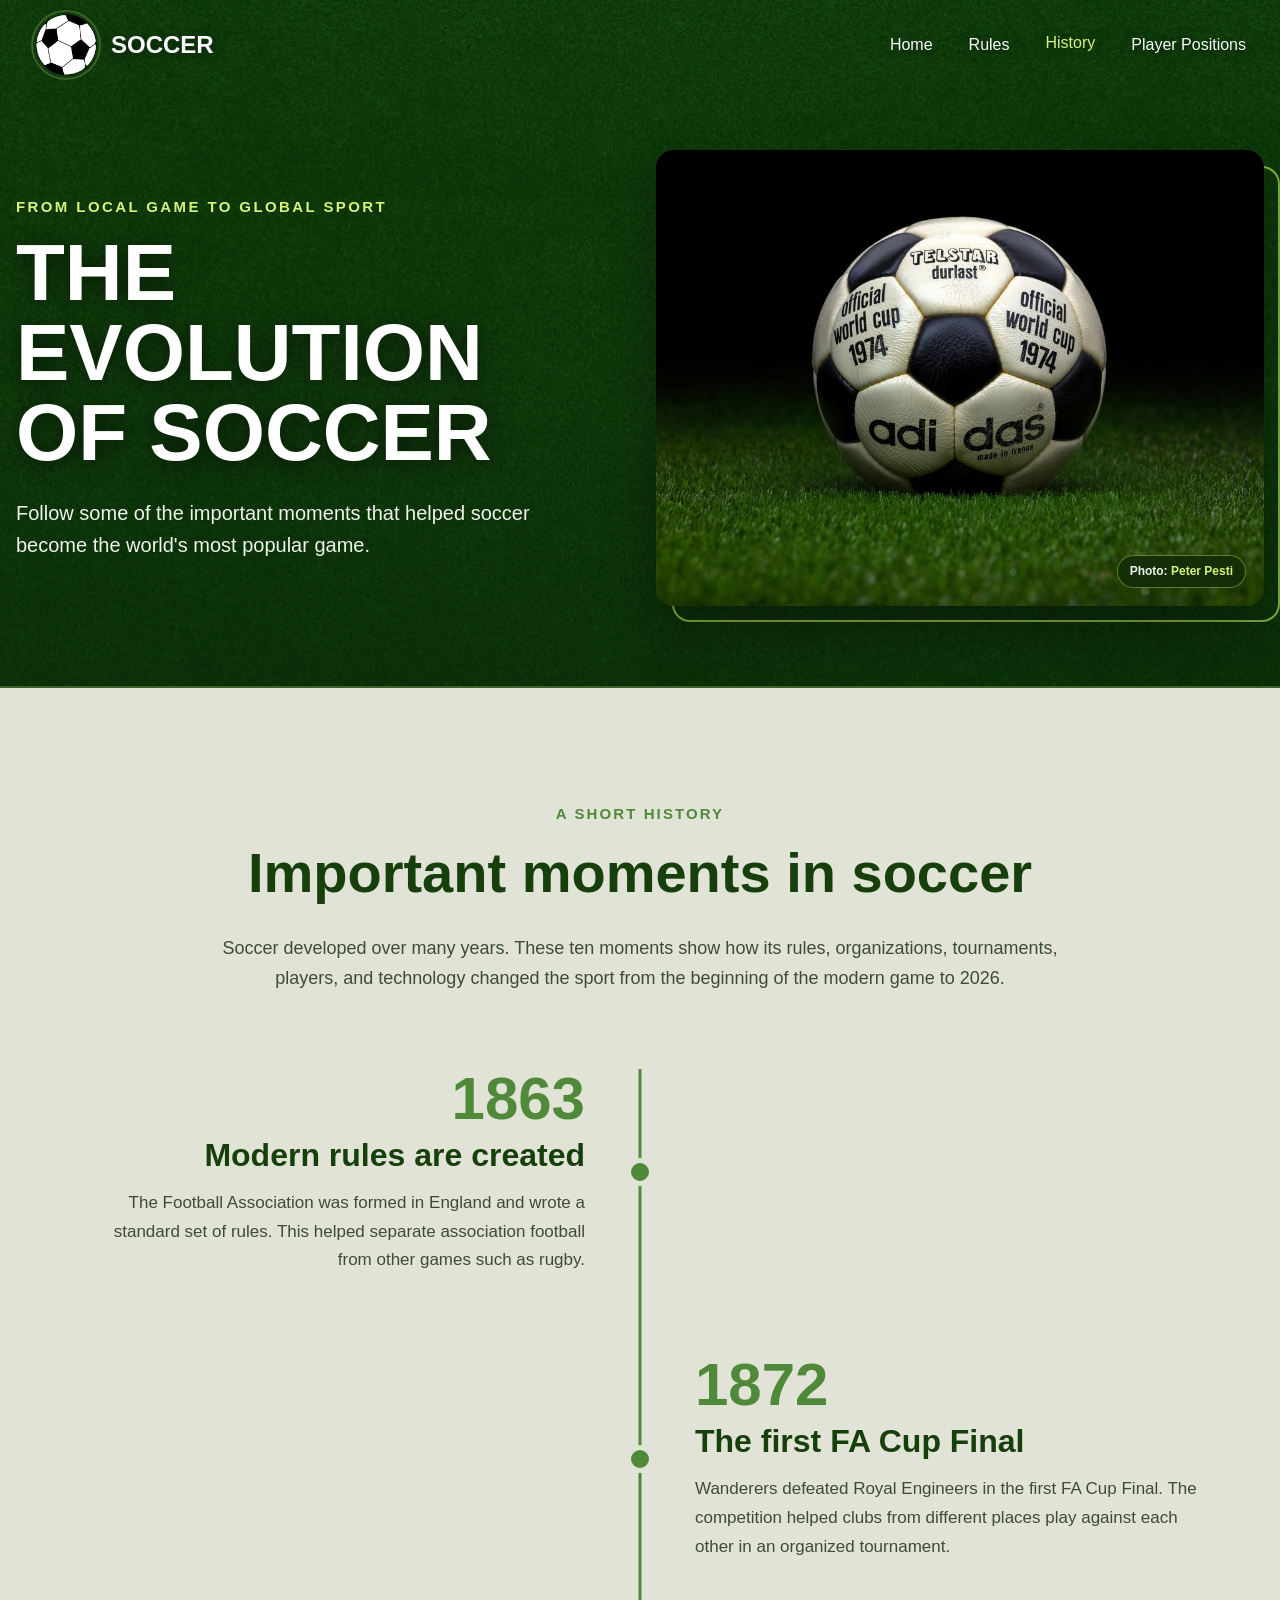
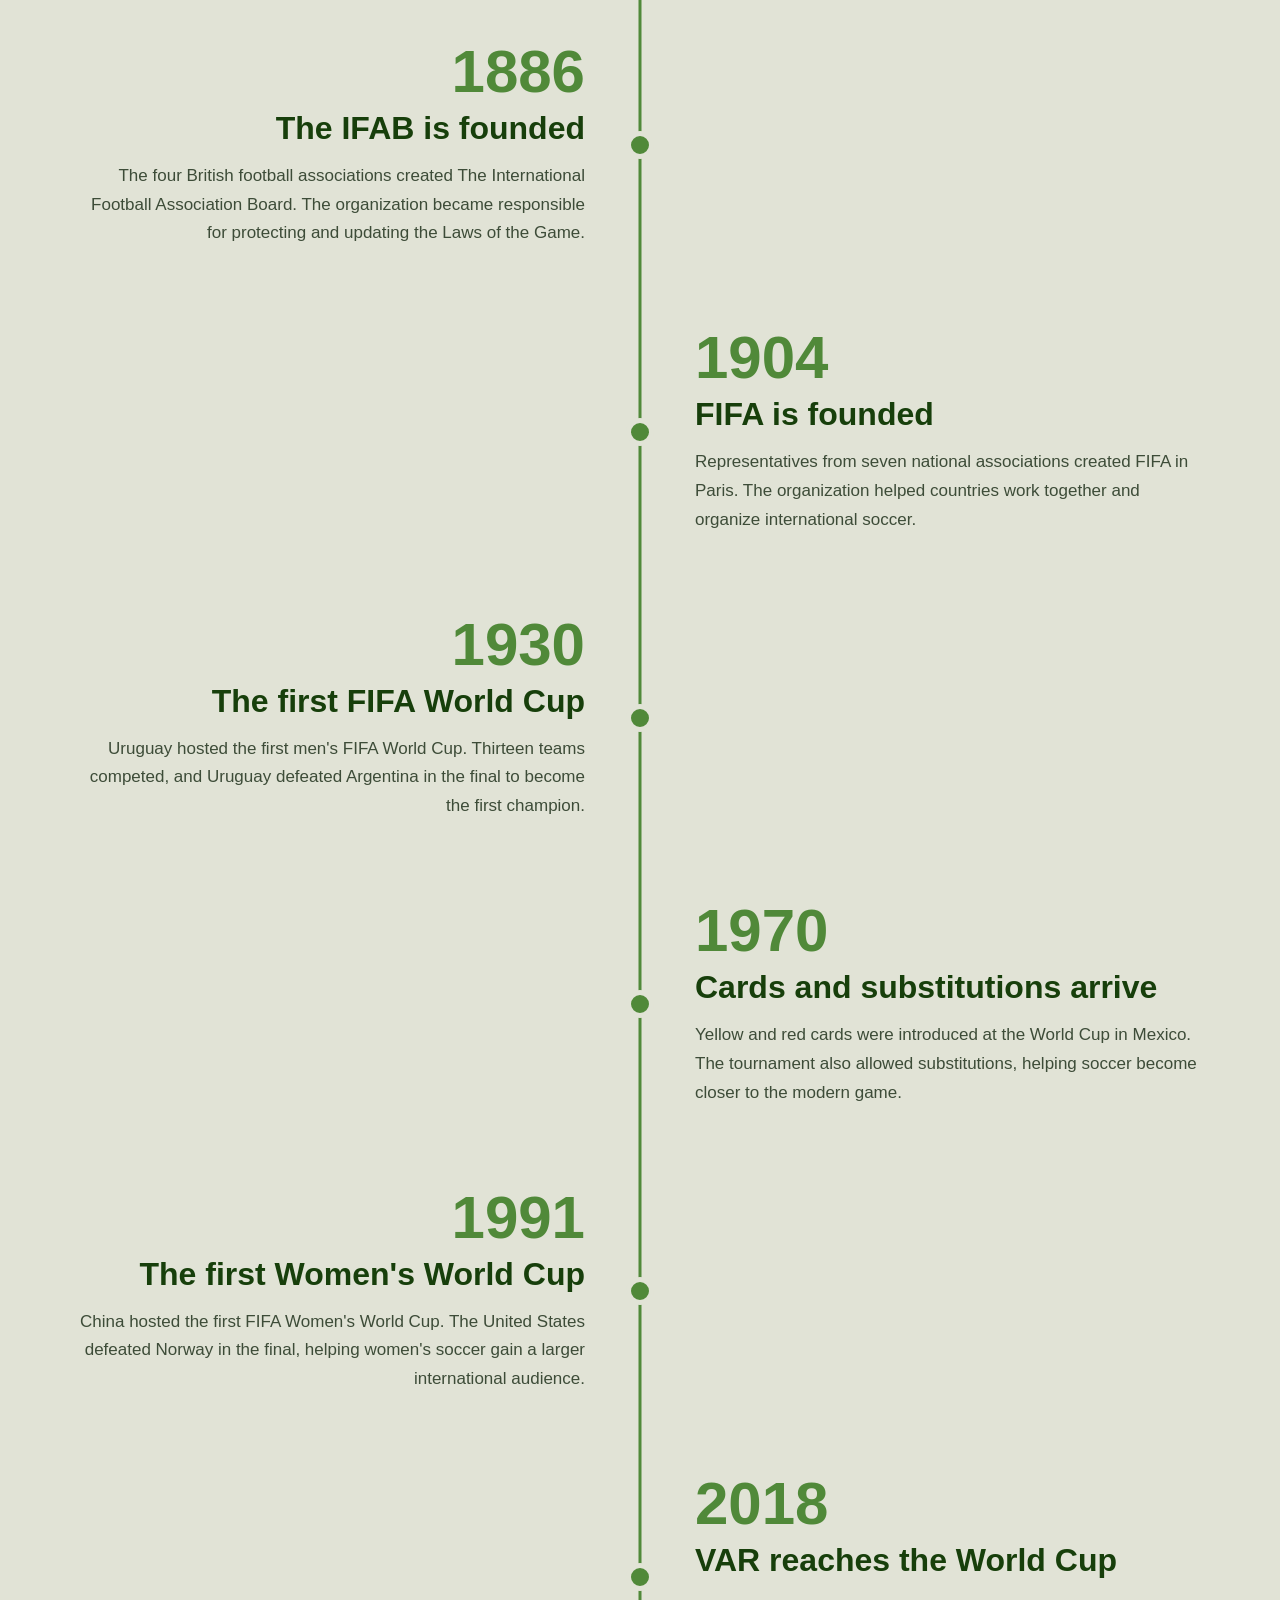
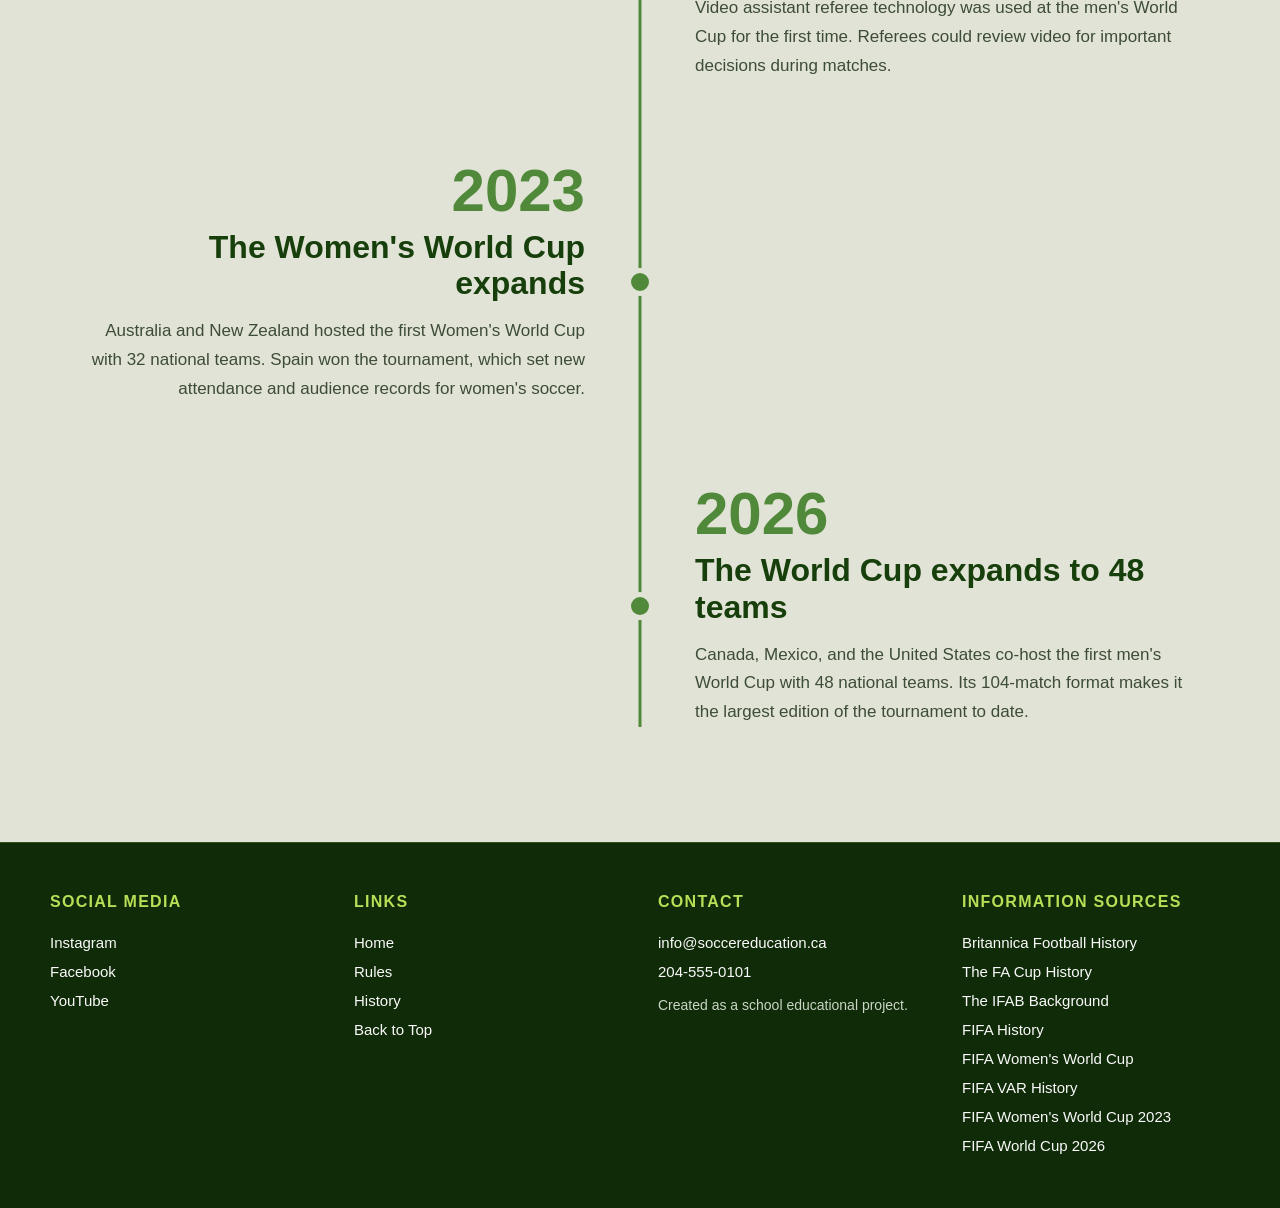
==== history.html @ ff5d9f09 "Add files via upload" ====
<!doctype html>
<html lang="en">
  <head>
    <meta charset="UTF-8" />
    <meta name="viewport" content="width=device-width, initial-scale=1.0" />
    <link rel="stylesheet" href="stylesheets/style.css" />
    <link
      rel="shortcut icon"
      href="images/soccer%20ball.webp"
      type="image/x-icon" />
    <title>History | Soccer</title>
  </head>
  <body>
    <!-- This is the main image and title -->
    <header class="hero history-hero">
      <!-- This is the navigation bar -->
      <nav>
        <div class="nav-inner">
          <div class="nav-brand">
            <a href="index.html">
              <img src="images/soccer%20ball.webp" alt="Soccer logo" />
            </a>
            <a class="site-title" href="index.html">Soccer</a>
          </div>
          <ul id="nav-list">
            <li class="nav-item">
              <a class="nav-link" href="index.html">Home</a>
            </li>
            <li class="nav-item">
              <a class="nav-link" href="rules.html">Rules</a>
            </li>
            <li class="nav-item">
              <a class="nav-link active-link" href="history.html">History</a>
            </li>
            <li class="nav-item">
              <a class="nav-link" href="#">Player Positions</a>
            </li>
          </ul>
        </div>
      </nav>

      <div class="history-hero-inner">
        <div class="history-hero-content">
          <span class="hero-label">From local game to global sport</span>
          <h1>The evolution of soccer</h1>
          <p>
            Follow some of the important moments that helped soccer become the
            world's most popular game.
          </p>
        </div>
        <!-- Hero image: includes its photo credit as a chip inside the image -->
        <figure class="history-hero-image">
          <img
            src="images/history-world-cup-ball.jpg"
            alt="A Telstar Durlast soccer ball from the 1974 World Cup" />
          <figcaption class="photo-credit-chip">
            Photo:
            <a
              href="https://www.worldcupballs.info/wp-content/uploads/2018/04/1974-world-cup-ball-photo-Peter-Pesti-worldcupballs-info-1024x731.jpg"
              target="_blank"
              rel="noopener"
              >Peter Pesti</a
            >
          </figcaption>
        </figure>
      </div>
    </header>

    <!-- Main content: selected milestones in soccer history from 1863 to 2026 -->
    <main class="history-main">
      <!-- Timeline section: a concise chronology rather than every historical event -->
      <section class="timeline-section">
        <!-- Timeline introduction -->
        <div class="timeline-intro container">
          <p class="section-kicker">A short history</p>
          <h2>Important moments in soccer</h2>
          <p>
            Soccer developed over many years. These ten moments show how its
            rules, organizations, tournaments, players, and technology changed
            the sport from the beginning of the modern game to 2026.
          </p>
        </div>

        <!-- Timeline list: events are displayed on alternating sides on large screens -->
        <div class="timeline container">
          <!-- Milestone 1: the modern Laws of the Game begin -->
          <article class="timeline-item">
            <div class="timeline-content">
              <time datetime="1863">1863</time>
              <h3>Modern rules are created</h3>
              <p>
                The Football Association was formed in England and wrote a
                standard set of rules. This helped separate association football
                from other games such as rugby.
              </p>
            </div>
          </article>

          <!-- Milestone 2: organized club competition begins -->
          <article class="timeline-item">
            <div class="timeline-content">
              <time datetime="1872">1872</time>
              <h3>The first FA Cup Final</h3>
              <p>
                Wanderers defeated Royal Engineers in the first FA Cup Final.
                The competition helped clubs from different places play against
                each other in an organized tournament.
              </p>
            </div>
          </article>

          <!-- Milestone 3: the Laws of the Game receive international oversight -->
          <article class="timeline-item">
            <div class="timeline-content">
              <time datetime="1886">1886</time>
              <h3>The IFAB is founded</h3>
              <p>
                The four British football associations created The
                International Football Association Board. The organization
                became responsible for protecting and updating the Laws of the
                Game.
              </p>
            </div>
          </article>

          <!-- Milestone 4: international soccer gains a governing organization -->
          <article class="timeline-item">
            <div class="timeline-content">
              <time datetime="1904">1904</time>
              <h3>FIFA is founded</h3>
              <p>
                Representatives from seven national associations created FIFA
                in Paris. The organization helped countries work together and
                organize international soccer.
              </p>
            </div>
          </article>

          <!-- Milestone 5: the first men's global championship -->
          <article class="timeline-item">
            <div class="timeline-content">
              <time datetime="1930">1930</time>
              <h3>The first FIFA World Cup</h3>
              <p>
                Uruguay hosted the first men's FIFA World Cup. Thirteen teams
                competed, and Uruguay defeated Argentina in the final to become
                the first champion.
              </p>
            </div>
          </article>

          <!-- Milestone 6: match management becomes more recognizable today -->
          <article class="timeline-item">
            <div class="timeline-content">
              <time datetime="1970">1970</time>
              <h3>Cards and substitutions arrive</h3>
              <p>
                Yellow and red cards were introduced at the World Cup in Mexico.
                The tournament also allowed substitutions, helping soccer become
                closer to the modern game.
              </p>
            </div>
          </article>

          <!-- Milestone 7: the first official women's global championship -->
          <article class="timeline-item">
            <div class="timeline-content">
              <time datetime="1991">1991</time>
              <h3>The first Women's World Cup</h3>
              <p>
                China hosted the first FIFA Women's World Cup. The United States
                defeated Norway in the final, helping women's soccer gain a
                larger international audience.
              </p>
            </div>
          </article>

          <!-- Milestone 8: video review enters the men's World Cup -->
          <article class="timeline-item">
            <div class="timeline-content">
              <time datetime="2018">2018</time>
              <h3>VAR reaches the World Cup</h3>
              <p>
                Video assistant referee technology was used at the men's World
                Cup for the first time. Referees could review video for
                important decisions during matches.
              </p>
            </div>
          </article>

          <!-- Milestone 9: the Women's World Cup reaches a new global scale -->
          <article class="timeline-item">
            <div class="timeline-content">
              <time datetime="2023">2023</time>
              <h3>The Women's World Cup expands</h3>
              <p>
                Australia and New Zealand hosted the first Women's World Cup
                with 32 national teams. Spain won the tournament, which set new
                attendance and audience records for women's soccer.
              </p>
            </div>
          </article>

          <!-- Milestone 10: the World Cup expands to its largest format -->
          <article class="timeline-item">
            <div class="timeline-content">
              <time datetime="2026">2026</time>
              <h3>The World Cup expands to 48 teams</h3>
              <p>
                Canada, Mexico, and the United States co-host the first men's
                World Cup with 48 national teams. Its 104-match format makes it
                the largest edition of the tournament to date.
              </p>
            </div>
          </article>
        </div>
      </section>
    </main>

    <!-- This is the footer -->
    <footer>
      <!-- Footer keeps the same four-column structure used across the website -->
      <div class="footer-inner">
        <div class="footer-column">
          <h3>Social Media</h3>
          <a href="https://www.instagram.com/" target="_blank" rel="noopener"
            >Instagram</a
          >
          <a href="https://www.facebook.com/" target="_blank" rel="noopener"
            >Facebook</a
          >
          <a href="https://www.youtube.com/" target="_blank" rel="noopener"
            >YouTube</a
          >
        </div>
        <div class="footer-column">
          <h3>Links</h3>
          <a href="index.html">Home</a>
          <a href="rules.html">Rules</a>
          <a href="history.html">History</a>
          <a href="#">Back to Top</a>
        </div>
        <!-- Contact information: matches the footer on the other website pages -->
        <div class="footer-column">
          <h3>Contact</h3>
          <a href="mailto:info@soccereducation.ca">info@soccereducation.ca</a>
          <a href="tel:+12045550101">204-555-0101</a>
          <p>Created as a school educational project.</p>
        </div>
        <div class="footer-column">
          <h3>Information Sources</h3>
          <a
            href="https://www.britannica.com/question/What-is-the-origin-of-football"
            target="_blank"
            rel="noopener"
            >Britannica Football History</a
          >
          <a
            href="https://www.thefa.com/news/2020/mar/16/first-fa-cup-final-1871-wanderers-1-0-royal-engineers"
            target="_blank"
            rel="noopener"
            >The FA Cup History</a
          >
          <a
            href="https://www.theifab.com/background/"
            target="_blank"
            rel="noopener"
            >The IFAB Background</a
          >
          <a
            href="https://inside.fifa.com/organisation/media-releases/fifa-celebrates-120th-anniversary-of-foundation-in-paris"
            target="_blank"
            rel="noopener"
            >FIFA History</a
          >
          <a
            href="https://www.fifa.com/en/tournaments/womens/womensworldcup/fifa-womens-world-cup-china-1991/articles/first-fifa-womens-world-cup-final-in-focus-usa-norway-1991"
            target="_blank"
            rel="noopener"
            >FIFA Women's World Cup</a
          >
          <a
            href="https://inside.fifa.com/media-releases/refereeing-and-var-at-the-2018-fifa-world-cup-a-new-era-for-football"
            target="_blank"
            rel="noopener"
            >FIFA VAR History</a
          >
          <a
            href="https://www.fifa.com/en/tournaments/womens/womensworldcup/australia-new-zealand2023"
            target="_blank"
            rel="noopener"
            >FIFA Women's World Cup 2023</a
          >
          <a
            href="https://www.fifa.com/en/articles/fifa-world-cup-2026-squads-confirmed"
            target="_blank"
            rel="noopener"
            >FIFA World Cup 2026</a
          >
        </div>
      </div>
    </footer>
  </body>
</html>
---- stylesheets/style.css ----
/* This sets up the style for the whole website */
* {
  box-sizing: border-box;
  line-height: 140%;
  font-family: "Trebuchet MS", Verdana, sans-serif;
}

html {
  font-size: 62.5%;
  scroll-behavior: smooth;
}
#primary-color {
  color: #508939;
}
#secondary-color {
  color: #25bb55;
}

/* This styles the main page */
body {
  font-size: 1.6rem;
  color: #fafafa;
  background-color: #e1e3d6;
  margin: 0;
  padding: 0;
}

/* This keeps the content in the center */
.container,
.section-inner,
.footer-inner {
  width: min(calc(100% - 3.2rem), 1180px);
  margin-inline: auto;
}

.nav-inner {
  width: min(calc(100% - 3.2rem), 1280px);
  margin-inline: auto;
}

/* This styles the navigation bar */
nav {
  position: absolute;
  top: 0;
  left: 0;
  width: 100%;
  background-color: transparent;
  border-bottom: 0;
  z-index: 10;
}

.nav-inner {
  display: flex;
  flex-direction: column;
  align-items: center;
}

/* This styles the website name and logo */
.nav-brand {
  display: flex;
  justify-content: center;
  align-items: center;
  padding: 10px 15px;
  gap: 10px;
}

.nav-brand img {
  width: 70px;
  height: auto;
  border-radius: 50%;
  border: 2px solid #396129;
  display: block;
}

.site-title {
  color: #fafafa;
  font-size: 2.4rem;
  text-decoration: none;
  font-weight: bold;
  text-transform: uppercase;
  text-shadow: 0 2px 12px rgba(0, 0, 0, 0.55);
}

/* This styles the main image section */
.hero {
  position: relative;
  background-color: #173f0b;
  background-image:
    linear-gradient(rgba(12, 55, 8, 0.86), rgba(9, 42, 6, 0.92)),
    url("../images/grass.jpg");
  background-position: center;
  background-size:
    cover,
    900px auto;
  background-attachment: fixed;
  border-bottom: #396129 2px solid;
  overflow: hidden;
  /* All page heroes share one slow background movement */
  animation: hero-background-drift 16s ease-in-out infinite alternate;
}

.hero-inner {
  position: relative;
  width: min(calc(100% - 3.2rem), 1280px);
  margin-inline: auto;
  display: flex;
  align-items: center;
  min-height: clamp(570px, 55vw, 800px);
  padding-block: clamp(135px, 11vw, 165px) clamp(60px, 7vw, 90px);
}

.hero-content {
  position: relative;
  z-index: 2;
  width: 48%;
  text-align: left;
}

.hero-label {
  display: inline-block;
  margin-bottom: 16px;
  color: #d6f27d;
  font-size: 1.5rem;
  font-weight: bold;
  letter-spacing: 0.16em;
  text-transform: uppercase;
  animation: hero-text-in 0.7s ease-out 0.1s both;
}

.hero-content h1 {
  max-width: 680px;
  padding: 0;
  font-size: clamp(4.4rem, 6.5vw, 7.2rem);
  line-height: 0.98;
  animation: hero-text-in 0.8s ease-out 0.22s both;
}

.hero-content p {
  max-width: 600px;
  margin: 24px 0 0;
  color: #edf4e9;
  font-size: clamp(1.7rem, 2vw, 2rem);
  line-height: 1.6;
  animation: hero-text-in 0.8s ease-out 0.34s both;
}

.hero-links {
  display: flex;
  flex-wrap: wrap;
  gap: 12px;
  margin-top: 32px;
  animation: hero-text-in 0.8s ease-out 0.46s both;
}

.hero-button {
  display: inline-block;
  padding: 13px 22px;
  border: 2px solid #b8df57;
  border-radius: 999px;
  color: #ffffff;
  font-size: 1.6rem;
  font-weight: bold;
  text-decoration: none;
  transition:
    background-color 0.25s ease,
    color 0.25s ease,
    transform 0.25s ease;
}

.hero-button-primary {
  background-color: #b8df57;
  color: #173f0b;
}

.hero-button-secondary {
  background-color: transparent;
}

.hero-button:hover,
.hero-button:focus {
  transform: translateY(-3px);
}

.hero-button-primary:hover,
.hero-button-primary:focus {
  background-color: #d6f27d;
}

.hero-button-secondary:hover,
.hero-button-secondary:focus {
  background-color: #b8df57;
  color: #173f0b;
}

.hero-image {
  position: absolute;
  top: 50%;
  right: 0;
  width: 54%;
  transform: translateY(-50%);
  animation: hero-image-in 0.95s ease-out 0.2s both;
}

.hero-image::before {
  content: "";
  position: absolute;
  inset: 18px -18px -18px 18px;
  border: 2px solid #b8df57;
  border-radius: 18px;
}

.hero-image img {
  position: relative;
  display: block;
  width: 100%;
  aspect-ratio: 3 / 2;
  object-fit: cover;
  object-position: center;
  border-radius: 18px;
  box-shadow: 0 24px 55px rgba(0, 0, 0, 0.35);
  animation: hero-image-float 5s ease-in-out 1.2s infinite;
}

/* These animations make the hero appear when the page loads */
@keyframes hero-background-drift {
  from {
    background-position:
      center,
      center 46%;
  }

  to {
    background-position:
      center,
      center 54%;
  }
}

@keyframes hero-text-in {
  from {
    opacity: 0;
    transform: translateY(24px);
  }

  to {
    opacity: 1;
    transform: translateY(0);
  }
}

@keyframes hero-image-in {
  from {
    opacity: 0;
    transform: translate(70px, -50%);
  }

  to {
    opacity: 1;
    transform: translate(0, -50%);
  }
}

@keyframes hero-image-float {
  0%,
  100% {
    transform: translateY(0);
  }

  50% {
    transform: translateY(-8px);
  }
}

/* This moves the hero image below the text on smaller screens */
@media all and (max-width: 900px) {
  .hero {
    background-attachment: scroll;
  }

  .hero-inner {
    display: grid;
    grid-template-columns: 1fr;
    gap: 45px;
    min-height: auto;
    padding-block: 155px 75px;
  }

  .hero-content {
    width: 100%;
  }

  .hero-image {
    position: relative;
    top: auto;
    right: auto;
    width: 100%;
    max-width: 720px;
    transform: none;
    animation-name: hero-image-in-mobile;
  }
}

@keyframes hero-image-in-mobile {
  from {
    opacity: 0;
    transform: translateY(35px);
  }

  to {
    opacity: 1;
    transform: translateY(0);
  }
}

/* This turns off the fixed effect if the user prefers less movement */
@media (prefers-reduced-motion: reduce) {
  .hero {
    background-attachment: scroll;
    animation: none;
  }

  .hero-label,
  .hero-content h1,
  .hero-content p,
  .hero-links,
  .hero-image,
  .hero-image img,
  .history-hero-image,
  .history-hero-image img,
  .rules-hero-visual,
  .rules-hero-visual img,
  .home-content .info-section {
    /* Important ensures later page-specific animation rules cannot override it */
    animation: none !important;
  }
}

/* This styles the navigation links */
#nav-list {
  display: flex;
  justify-content: center;
  align-items: center;
  list-style-type: none;
  flex-direction: column;
  flex-wrap: wrap;
  align-content: center;
  background-color: transparent;
  margin: 0;
  padding: 0;
}

.nav-link {
  color: #fafafa;
  font-size: 1.6rem;
  font-weight: normal;
  display: inline-block;
  padding: 10px 4px;
  background-color: transparent;
  border: 0;
  text-decoration: none;
  margin: 8px 14px;
  text-shadow: 0 2px 12px rgba(0, 0, 0, 0.55);
  transition:
    color 0.25s ease,
    transform 0.25s ease;
}

/* This changes the links when the mouse is on them */
.nav-link:hover,
.nav-link:focus,
.active-link {
  color: #d6f27d;
  transform: translateY(-2px);
}

/* This changes the navigation for bigger screens */
@media all and (min-width: 1070px) {
  nav {
    width: 100%;
  }

  .nav-inner {
    flex-direction: row;
    justify-content: space-between;
    align-items: center;
  }

  #nav-list {
    flex-direction: row;
    display: flex;
    justify-content: center;
    align-items: center;
    list-style-type: none;
    flex-wrap: wrap;
    align-content: space-between;
    background-color: transparent;
    border: none;
  }
}
.nav-link:active {
  color: #b8df57;
}

/* This styles the main title */
h1 {
  text-transform: uppercase;
  font-size: 6.4rem;
  margin-block: 0;
  padding-block: 3.2rem;
  color: #ffffff;
  text-shadow: 0 3px 20px rgba(0, 0, 0, 0.55);
}

.hero > h1 {
  padding-block: 160px 90px;
}

/* This styles the section titles */
h2 {
  text-align: center;
  font-size: 4rem;
  font-style: normal;
}

/* This sets up the main content */
main {
  display: grid;
  gap: 50px;
  grid-template-columns: 1fr;
}

/* This styles each content section */
section {
  padding: 50px 0;
  background-color: #173f0b;
  border-block: #102b08 2px solid;
}

.section-inner {
  max-width: 1180px;
}

/* This makes the home page sections easier to read */
.home-content {
  gap: 0;
  color: #173f0b;
  background-color: #e1e3d6;
}

.home-content .info-section {
  position: relative;
  overflow: hidden;
  padding: clamp(65px, 8vw, 100px) 0;
  border-top: 0;
  border-bottom: 1px solid rgba(23, 63, 11, 0.16);
  background-color: #e1e3d6;
}

/* Alternating light surfaces match the visual system used on Rules and History */
.home-content .info-section:nth-child(even) {
  background-color: #f4f5ef;
}

.home-content .section-inner {
  position: relative;
  max-width: 860px;
  z-index: 1;
}

.home-content h2 {
  max-width: 760px;
  margin: 12px 0 28px;
  color: #173f0b;
  text-align: left;
  font-size: clamp(3rem, 5vw, 4.8rem);
  font-style: italic;
  font-weight: bold;
  line-height: 1.1;
}

.home-content p {
  max-width: 760px;
  margin: 0 0 20px;
  color: #3d4c38;
  font-size: 1.8rem;
  line-height: 1.75;
}

/* This highlights the short explanation of soccer */
.quick-answer {
  border-left: 5px solid #508939;
  color: #173f0b !important;
  background-color: rgba(80, 137, 57, 0.1);
  padding: 20px 24px;
  font-weight: bold;
}

/* This puts the four sections into two columns on bigger screens */
@media all and (min-width: 900px) {
  .home-content {
    grid-template-columns: repeat(2, minmax(0, 1fr));
  }

  .home-content .info-section {
    padding-inline: clamp(30px, 5vw, 70px);
  }

  .home-content .info-section:nth-child(odd) {
    border-right: 1px solid rgba(23, 63, 11, 0.16);
  }

  .home-content .info-section:nth-child(-n + 2) {
    border-bottom: 1px solid rgba(23, 63, 11, 0.16);
  }

  .home-content .info-section {
    animation: section-in 0.7s ease-out both;
  }

  .home-content .info-section:nth-child(2) {
    animation-delay: 0.08s;
  }

  .home-content .info-section:nth-child(3) {
    animation-delay: 0.16s;
  }

  .home-content .info-section:nth-child(4),
  .timeline-item:nth-child(4) {
    animation-delay: 0.24s;
  }

  .home-content .section-inner {
    width: min(100%, 560px);
  }
}

/* This makes the content sections fade in */
@keyframes section-in {
  from {
    opacity: 0;
    transform: translateY(22px);
  }

  to {
    opacity: 1;
    transform: translateY(0);
  }
}

/* This styles the history page hero */
.history-hero-inner {
  width: min(calc(100% - 3.2rem), 1280px);
  min-height: 680px;
  margin-inline: auto;
  display: grid;
  grid-template-columns: minmax(0, 0.95fr) minmax(400px, 1.05fr);
  gap: clamp(50px, 7vw, 100px);
  align-items: center;
  padding-block: 150px 80px;
}

.history-hero-content {
  display: flex;
  flex-direction: column;
  justify-content: center;
}

.history-hero-content h1 {
  max-width: 820px;
  padding: 0;
  font-size: clamp(4.5rem, 8vw, 8rem);
  line-height: 1;
  animation: hero-text-in 0.8s ease-out 0.2s both;
}

.history-hero-content p {
  max-width: 620px;
  margin: 24px 0 0;
  color: #edf4e9;
  font-size: 2rem;
  line-height: 1.6;
  animation: hero-text-in 0.8s ease-out 0.34s both;
}

.history-hero-image {
  position: relative;
  margin: 0;
  animation: history-image-in 0.95s ease-out 0.2s both;
}

.history-hero-image::before {
  content: "";
  position: absolute;
  inset: 16px -16px -16px 16px;
  border: 2px solid rgba(184, 223, 87, 0.72);
  border-radius: 18px;
}

.history-hero-image img {
  position: relative;
  display: block;
  width: 100%;
  aspect-ratio: 4 / 3;
  object-fit: cover;
  object-position: center;
  border-radius: 18px;
  box-shadow: 0 24px 55px rgba(0, 0, 0, 0.35);
  /* Continues the hero motion after the image entrance finishes */
  animation: hero-image-float 5.5s ease-in-out 1.25s infinite;
}

/* Photo credit chip: keeps the image credit attached to the image itself */
.photo-credit-chip {
  position: absolute;
  right: 18px;
  bottom: 18px;
  z-index: 3;
  max-width: calc(100% - 36px);
  padding: 7px 12px;
  border: 1px solid rgba(184, 223, 87, 0.45);
  border-radius: 999px;
  color: #edf4e9;
  background-color: rgba(16, 43, 8, 0.82);
  font-size: 1.2rem;
  font-weight: bold;
  line-height: 1.2;
  white-space: nowrap;
  backdrop-filter: blur(8px);
}

/* Photo credit link: inherits the chip style and stays readable */
.photo-credit-chip a {
  color: #d6f27d;
  text-decoration: none;
}

.photo-credit-chip a:hover,
.photo-credit-chip a:focus {
  text-decoration: underline;
}

@keyframes history-image-in {
  from {
    opacity: 0;
    transform: translateX(60px);
  }

  to {
    opacity: 1;
    transform: translateX(0);
  }
}

/* History timeline: page background and vertical section spacing */
.history-main {
  display: block;
  background-color: #e1e3d6;
  color: #173f0b;
}

.timeline-section {
  padding: clamp(75px, 9vw, 120px) 0;
  background-color: #e1e3d6;
  border: 0;
}

.timeline-intro {
  max-width: 870px;
  margin-bottom: 75px;
  text-align: center;
}

.section-kicker {
  margin: 0 0 10px;
  color: #508939;
  font-size: 1.5rem;
  font-weight: bold;
  letter-spacing: 0.14em;
  text-transform: uppercase;
}

.timeline-intro h2 {
  margin: 0 0 20px;
  color: #173f0b;
  font-size: clamp(3.5rem, 6vw, 5.6rem);
}

.timeline-intro > p:last-child {
  margin: 0;
  color: #3d4c38;
  font-size: 1.8rem;
  line-height: 1.7;
}

/* Timeline track: the parent anchors the centered vertical line */
.timeline {
  position: relative;
  max-width: 1120px;
}

/* Timeline line: runs from the first milestone to the final 2026 milestone */
.timeline::before {
  content: "";
  position: absolute;
  top: 0;
  bottom: 0;
  left: 50%;
  width: 3px;
  background-color: #508939;
  transform: translateX(-50%);
}

/* Timeline row: creates equal left and right columns for alternating events */
.timeline-item {
  position: relative;
  display: grid;
  grid-template-columns: 1fr 1fr;
  gap: 90px;
  margin-bottom: 80px;
}

.timeline-item:last-child {
  margin-bottom: 0;
}

/* Timeline marker: places one circular point over the center line per event */
.timeline-item::before {
  content: "";
  position: absolute;
  z-index: 2;
  top: 50%;
  left: 50%;
  width: 18px;
  height: 18px;
  border: 5px solid #e1e3d6;
  border-radius: 50%;
  background-color: #508939;
  transform: translate(-50%, -50%);
}

/* Timeline content: prevents long headings or paragraphs from overflowing */
.timeline-content {
  min-width: 0;
}

.timeline-content time {
  display: block;
  margin-bottom: 8px;
  color: #508939;
  font-size: clamp(3.8rem, 6vw, 6rem);
  font-weight: bold;
  line-height: 1;
}

.timeline-content h3 {
  margin: 0 0 15px;
  color: #173f0b;
  font-size: clamp(2.4rem, 3vw, 3.2rem);
  line-height: 1.15;
}

.timeline-content p {
  margin: 0;
  color: #3d4c38;
  font-size: 1.7rem;
  line-height: 1.7;
}

/* Alternating alignment: odd events sit left and even events sit right */
.timeline-item:nth-child(odd) .timeline-content {
  grid-column: 1;
  padding-right: 10px;
  text-align: right;
}

.timeline-item:nth-child(even) .timeline-content {
  grid-column: 2;
  padding-left: 10px;
}

/* Rules page: shared width for every educational section */
.rules-container {
  width: min(calc(100% - 3.2rem), 1180px);
  margin-inline: auto;
}

/* Rules hero: balances the introduction with the field diagram */
.rules-hero-inner {
  width: min(calc(100% - 3.2rem), 1280px);
  min-height: 680px;
  margin-inline: auto;
  display: grid;
  grid-template-columns: minmax(0, 0.9fr) minmax(440px, 1.1fr);
  gap: clamp(50px, 7vw, 100px);
  align-items: center;
  padding-block: 150px 80px;
}

.rules-hero-content h1 {
  max-width: 760px;
  padding: 0;
  font-size: clamp(4.5rem, 8vw, 8rem);
  line-height: 1;
  animation: hero-text-in 0.8s ease-out 0.2s both;
}

.rules-hero-content p {
  max-width: 620px;
  margin: 24px 0 30px;
  color: #edf4e9;
  font-size: 2rem;
  line-height: 1.6;
  animation: hero-text-in 0.8s ease-out 0.34s both;
}

.rules-hero-content .hero-button {
  animation: hero-text-in 0.8s ease-out 0.46s both;
}

/* Rules hero diagram: uses the existing field image as the main visual */
.rules-hero-visual {
  position: relative;
  margin: 0;
  animation: history-image-in 0.95s ease-out 0.2s both;
}

.rules-hero-visual::before {
  content: "";
  position: absolute;
  inset: 16px -16px -16px 16px;
  border: 2px solid rgba(184, 223, 87, 0.72);
  border-radius: 18px;
}

.rules-hero-visual img {
  position: relative;
  display: block;
  width: 100%;
  aspect-ratio: 3 / 2;
  object-fit: cover;
  border-radius: 18px;
  box-shadow: 0 24px 55px rgba(0, 0, 0, 0.35);
  /* Matches the subtle continuous image motion used by the other heroes */
  animation: hero-image-float 5.8s ease-in-out 1.25s infinite;
}

/* Diagram label: identifies the visual without presenting it as a photo credit */
.diagram-chip {
  position: absolute;
  right: 18px;
  bottom: 18px;
  z-index: 3;
  padding: 7px 12px;
  border: 1px solid rgba(184, 223, 87, 0.45);
  border-radius: 999px;
  color: #d6f27d;
  background-color: rgba(16, 43, 8, 0.86);
  font-size: 1.2rem;
  font-weight: bold;
  line-height: 1.2;
  text-transform: uppercase;
}

/* Rules main: removes the generic grid gaps used by the original placeholder page */
.rules-main {
  display: block;
  color: #173f0b;
  background-color: #e1e3d6;
}

.rules-main section {
  padding: clamp(75px, 9vw, 120px) 0;
  border: 0;
}

/* Rules section heading: creates consistent hierarchy throughout the page */
.rules-section-heading {
  max-width: 820px;
  margin: 0 auto 60px;
  text-align: center;
}

.rules-section-heading-left {
  max-width: 760px;
  margin-inline: 0;
  text-align: left;
}

.rules-section-heading h2,
.field-copy h2,
.offside-copy h2,
.discipline-copy h2 {
  margin: 0 0 20px;
  color: #173f0b;
  font-size: clamp(3.5rem, 6vw, 5.6rem);
  line-height: 1.05;
  text-align: inherit;
}

.rules-section-heading > p:last-child,
.field-copy > p,
.discipline-copy > p {
  margin: 0;
  color: #3d4c38;
  font-size: 1.8rem;
  line-height: 1.7;
}

/* Match basics: presents the four key facts in one compact row */
.rules-basics-section {
  background-color: #e1e3d6;
}

.rules-facts {
  display: grid;
  grid-template-columns: repeat(4, minmax(0, 1fr));
  border-top: 1px solid rgba(23, 63, 11, 0.24);
  border-bottom: 1px solid rgba(23, 63, 11, 0.24);
}

.rules-fact {
  min-width: 0;
  padding: 34px clamp(16px, 3vw, 34px);
  text-align: center;
}

.rules-fact + .rules-fact {
  border-left: 1px solid rgba(23, 63, 11, 0.24);
}

.rules-fact strong {
  display: block;
  color: #508939;
  font-size: clamp(4rem, 7vw, 6.8rem);
  line-height: 1;
}

.rules-fact span {
  display: block;
  margin-top: 10px;
  color: #3d4c38;
  font-size: 1.5rem;
  line-height: 1.4;
}

/* Field section: pairs the diagram with explanations of important areas */
.field-section {
  background-color: #f4f5ef;
}

.field-layout {
  display: grid;
  grid-template-columns: minmax(0, 1.08fr) minmax(340px, 0.92fr);
  gap: clamp(50px, 7vw, 90px);
  align-items: center;
}

.field-figure {
  margin: 0;
}

.field-figure img {
  display: block;
  width: 100%;
  border-radius: 8px;
  box-shadow: 0 20px 45px rgba(23, 63, 11, 0.18);
}

.field-figure figcaption {
  margin-top: 14px;
  color: #53614f;
  font-size: 1.3rem;
  line-height: 1.5;
}

.field-points {
  margin: 30px 0 0;
  padding: 0;
  list-style: none;
}

.field-points li {
  padding: 18px 0;
  border-top: 1px solid rgba(23, 63, 11, 0.18);
  color: #3d4c38;
  font-size: 1.6rem;
  line-height: 1.65;
}

.field-points strong {
  color: #173f0b;
}

/* Core rules: a numbered editorial list instead of separate cards */
.core-rules-section {
  background-color: #e1e3d6;
}

.core-rules-list {
  margin: 0;
  padding: 0;
  list-style: none;
  counter-reset: core-rule;
}

.core-rules-list li {
  counter-increment: core-rule;
  display: grid;
  grid-template-columns: 90px minmax(0, 1fr);
  gap: 30px;
  padding: 34px 0;
  border-top: 1px solid rgba(23, 63, 11, 0.22);
}

.core-rules-list li:last-child {
  border-bottom: 1px solid rgba(23, 63, 11, 0.22);
}

.core-rules-list li::before {
  content: "0" counter(core-rule);
  color: #508939;
  font-size: 2.2rem;
  font-weight: bold;
  line-height: 1.2;
}

.core-rules-list h3 {
  margin: 0 0 10px;
  color: #173f0b;
  font-size: clamp(2.4rem, 4vw, 3.4rem);
  line-height: 1.15;
}

.core-rules-list p {
  max-width: 820px;
  margin: 0;
  color: #3d4c38;
  font-size: 1.7rem;
  line-height: 1.7;
}

/* Offside section: dark contrast signals the page's most complex rule */
.offside-section {
  color: #ffffff;
  background-color: #173f0b;
}

.offside-layout {
  display: grid;
  grid-template-columns: minmax(0, 0.95fr) minmax(420px, 1.05fr);
  gap: clamp(55px, 8vw, 110px);
  align-items: center;
}

.offside-copy h2 {
  color: #ffffff;
}

.offside-lead {
  margin: 0 0 24px;
  color: #d6f27d;
  font-size: 2rem;
  font-weight: bold;
  line-height: 1.5;
}

.offside-steps {
  margin: 0;
  padding-left: 22px;
}

.offside-steps li {
  margin-bottom: 16px;
  padding-left: 8px;
  color: #edf4e9;
  font-size: 1.6rem;
  line-height: 1.65;
}

.offside-note {
  margin: 28px 0 0;
  padding: 18px 20px;
  border-left: 4px solid #b8df57;
  color: #ffffff;
  background-color: rgba(255, 255, 255, 0.08);
  font-size: 1.5rem;
  line-height: 1.55;
}

/* Offside visual: simplified half-field built with CSS shapes */
.offside-example {
  position: relative;
  min-height: 430px;
  overflow: hidden;
  border: 3px solid rgba(255, 255, 255, 0.8);
  background-color: #508939;
  background-image:
    linear-gradient(
      90deg,
      rgba(255, 255, 255, 0.04) 50%,
      rgba(0, 0, 0, 0.04) 50%
    );
  background-size: 80px 100%;
}

.offside-example::before {
  content: "";
  position: absolute;
  top: 12%;
  right: -2px;
  width: 25%;
  height: 76%;
  border: 3px solid rgba(255, 255, 255, 0.8);
}

.offside-goal {
  position: absolute;
  top: 37%;
  right: -2px;
  width: 7%;
  height: 26%;
  border: 3px solid #ffffff;
  border-right: 0;
}

.offside-line {
  position: absolute;
  top: 0;
  bottom: 0;
  left: 48%;
  width: 3px;
  background-color: #d6f27d;
}

.offside-label {
  position: absolute;
  top: 16px;
  left: calc(48% + 12px);
  color: #ffffff;
  font-size: 1.2rem;
  font-weight: bold;
  text-transform: uppercase;
}

.player-dot {
  position: absolute;
  z-index: 2;
  display: grid;
  width: 42px;
  height: 42px;
  place-items: center;
  border: 3px solid #ffffff;
  border-radius: 50%;
  color: #ffffff;
  font-size: 1.4rem;
  font-weight: bold;
  box-shadow: 0 5px 14px rgba(0, 0, 0, 0.25);
}

.defender-one {
  top: 25%;
  left: 43%;
  background-color: #173f0b;
}

.defender-two {
  bottom: 22%;
  left: 43%;
  background-color: #173f0b;
}

.attacker-one {
  top: 45%;
  left: 68%;
  background-color: #b63a3a;
}

.ball-dot {
  top: 55%;
  left: 25%;
  width: 22px;
  height: 22px;
  border-width: 2px;
  background-color: #ffffff;
}

/* Discipline section: explains fouls beside recognizable referee cards */
.discipline-section {
  background-color: #f4f5ef;
}

.discipline-layout {
  display: grid;
  grid-template-columns: minmax(0, 0.9fr) minmax(430px, 1.1fr);
  gap: clamp(50px, 7vw, 90px);
  align-items: start;
}

.card-guide {
  border-top: 1px solid rgba(23, 63, 11, 0.22);
}

.card-guide-item {
  display: grid;
  grid-template-columns: 62px minmax(0, 1fr);
  gap: 24px;
  align-items: start;
  padding: 30px 0;
  border-bottom: 1px solid rgba(23, 63, 11, 0.22);
}

.referee-card {
  display: block;
  width: 48px;
  aspect-ratio: 2 / 3;
  border-radius: 3px;
  box-shadow: 0 8px 18px rgba(0, 0, 0, 0.18);
}

.yellow-card {
  background-color: #f2ce32;
}

.red-card {
  background-color: #c83c3c;
}

.card-guide h3 {
  margin: 0 0 8px;
  color: #173f0b;
  font-size: 2.4rem;
}

.card-guide p {
  margin: 0;
  color: #3d4c38;
  font-size: 1.6rem;
  line-height: 1.65;
}

/* Match flow: uses one connected sequence from kick-off to full-time */
.match-flow-section {
  background-color: #e1e3d6;
}

.match-flow {
  position: relative;
  display: grid;
  grid-template-columns: repeat(5, minmax(0, 1fr));
  margin: 0;
  padding: 0;
  list-style: none;
}

.match-flow::before {
  content: "";
  position: absolute;
  top: 17px;
  right: 10%;
  left: 10%;
  height: 2px;
  background-color: #508939;
}

.match-flow li {
  position: relative;
  z-index: 1;
  padding: 50px 16px 0;
  text-align: center;
}

.match-flow li::before {
  content: "";
  position: absolute;
  top: 9px;
  left: 50%;
  width: 18px;
  height: 18px;
  border: 5px solid #e1e3d6;
  border-radius: 50%;
  background-color: #508939;
  transform: translateX(-50%);
}

.match-flow strong,
.match-flow span {
  display: block;
}

.match-flow strong {
  color: #173f0b;
  font-size: 1.7rem;
}

.match-flow span {
  margin-top: 7px;
  color: #53614f;
  font-size: 1.4rem;
  line-height: 1.45;
}

/* This styles the paragraphs */
p {
  padding: 0px 0;
}

/* This styles the footer titles */
h3 {
  font-size: 2.4rem;
}

/* This styles the footer */
footer {
  color: #fafafa;
  background-color: #102b08;
  border-top: 1px solid rgba(184, 223, 87, 0.2);
  padding: 48px 0;
  margin-top: 0;
}

/* This keeps the footer content in the center */
.footer-inner {
  display: grid;
  gap: 36px;
  grid-template-columns: 1fr;
  align-items: start;
}

/* This styles each footer column */
.footer-column {
  text-align: left;
}

.footer-column h3 {
  margin: 0 0 14px;
  color: #b8df57;
  font-size: 1.6rem;
  text-transform: uppercase;
  letter-spacing: 0.08em;
}

.footer-column p {
  max-width: 280px;
  margin: 10px 0 0;
  color: #c9d5c5;
  font-size: 1.4rem;
}

/* This styles the links in the footer */
.footer-column a {
  text-decoration: none;
  padding: 4px 0;
  font-size: 1.5rem;
  display: block;
  width: fit-content;
  transition:
    color 0.2s ease,
    transform 0.2s ease;
}

.footer-column a:link {
  color: #fafafa;
}

.footer-column a:visited {
  color: #e0e8dd;
}
.footer-column a:hover,
.footer-column a:focus {
  color: #b8df57;
  transform: translateX(3px);
}

.footer-column a:active {
  color: #8fb837;
}

/* This changes the footer for bigger screens */
@media all and (min-width: 1070px) {
  .footer-inner {
    display: grid;
    grid-template-columns: repeat(4, minmax(100px, 1fr));
  }

  .footer-inner-three {
    grid-template-columns: repeat(3, minmax(100px, 1fr));
  }
}

/* This makes the text smaller on phones */
@media all and (max-width: 700px) {
  h1 {
    font-size: 4rem;
  }

  .hero > h1 {
    padding-block: 260px 70px;
  }

  .hero-inner {
    padding-block: 245px 70px 55px;
  }

  .hero-content h1 {
    font-size: clamp(4rem, 13vw, 5.6rem);
  }

  .hero-links {
    align-items: stretch;
    flex-direction: column;
  }

  .hero-button {
    width: 100%;
    text-align: center;
  }

  .hero-image {
    margin-top: 20px;
  }

  .hero-image::before {
    inset: 12px -8px -12px 8px;
  }

  .hero-image img {
    aspect-ratio: 3 / 2;
  }

  h2 {
    font-size: 3rem;
  }

  .home-content p {
    font-size: 1.7rem;
    line-height: 1.65;
  }

}

@media all and (max-width: 800px) {
  /* History hero: stacks the text and image on tablets and phones */
  .history-hero-inner {
    min-height: auto;
    grid-template-columns: 1fr;
    gap: 40px;
    padding-block: 225px 75px;
  }

  .history-hero-content {
    min-height: auto;
  }

  .history-hero-image {
    max-width: 720px;
  }

  .history-hero-image::before {
    inset: 12px -8px -12px 8px;
  }

  /* Photo credit chip: keeps the credit inside the smaller mobile image */
  .photo-credit-chip {
    right: 12px;
    bottom: 12px;
    max-width: calc(100% - 24px);
    font-size: 1.1rem;
  }

  .timeline-intro {
    margin-bottom: 55px;
    text-align: left;
  }

  /* Mobile timeline: moves the track and markers to the left edge */
  .timeline::before {
    left: 8px;
  }

  .timeline-item {
    grid-template-columns: 1fr;
    gap: 24px;
    margin-bottom: 70px;
    padding-left: 36px;
  }

  .timeline-item::before {
    top: 34px;
    left: 8px;
  }

  /* Mobile timeline content: every milestone uses one readable column */
  .timeline-item:nth-child(odd) .timeline-content,
  .timeline-item:nth-child(even) .timeline-content {
    grid-column: 1;
    padding: 0;
    text-align: left;
  }

  .timeline-content time {
    font-size: 4.4rem;
  }

  /* Rules hero: stacks the copy and field diagram on tablets and phones */
  .rules-hero-inner {
    min-height: auto;
    grid-template-columns: 1fr;
    gap: 42px;
    padding-block: 225px 75px;
  }

  .rules-hero-visual {
    max-width: 720px;
  }

  .rules-hero-visual::before {
    inset: 12px -8px -12px 8px;
  }

  /* Rules content: changes split sections into one readable column */
  .field-layout,
  .offside-layout,
  .discipline-layout {
    grid-template-columns: 1fr;
  }

  .field-copy {
    order: -1;
  }

  .rules-section-heading {
    margin-bottom: 45px;
    text-align: left;
  }

  .rules-facts {
    grid-template-columns: repeat(2, minmax(0, 1fr));
  }

  .rules-fact:nth-child(3) {
    border-left: 0;
  }

  .rules-fact:nth-child(n + 3) {
    border-top: 1px solid rgba(23, 63, 11, 0.24);
  }

  .offside-example {
    min-height: 360px;
  }

  /* Match flow: becomes a vertical sequence on smaller screens */
  .match-flow {
    grid-template-columns: 1fr;
  }

  .match-flow::before {
    top: 12px;
    bottom: 12px;
    left: 10px;
    width: 2px;
    height: auto;
  }

  .match-flow li {
    min-height: 76px;
    padding: 0 0 28px 46px;
    text-align: left;
  }

  .match-flow li::before {
    top: 0;
    left: 10px;
  }
}

@media all and (max-width: 520px) {
  /* Rules facts: uses one column when two columns become too narrow */
  .rules-facts {
    grid-template-columns: 1fr;
  }

  .rules-fact + .rules-fact,
  .rules-fact:nth-child(3) {
    border-left: 0;
    border-top: 1px solid rgba(23, 63, 11, 0.24);
  }

  .core-rules-list li {
    grid-template-columns: 54px minmax(0, 1fr);
    gap: 16px;
  }

  .offside-example {
    min-height: 300px;
  }

  .player-dot {
    width: 36px;
    height: 36px;
    font-size: 1.2rem;
  }
}
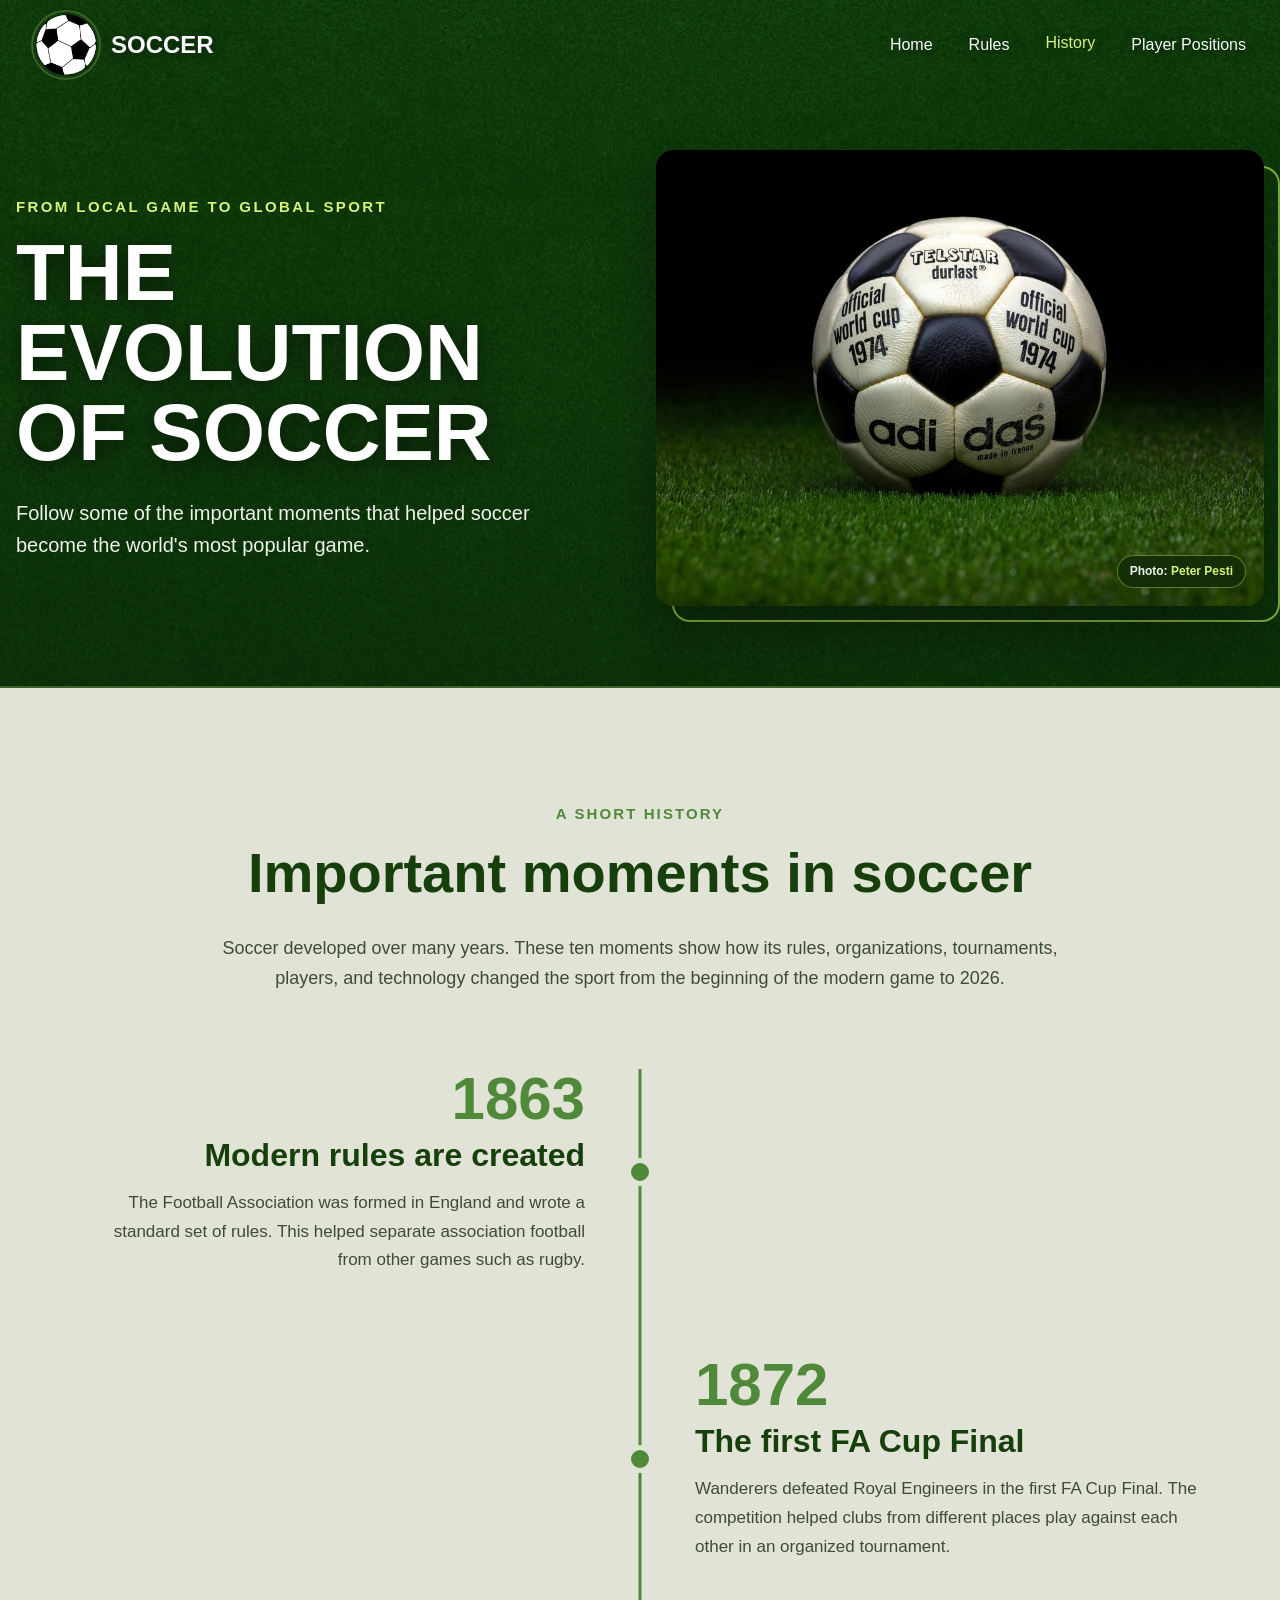
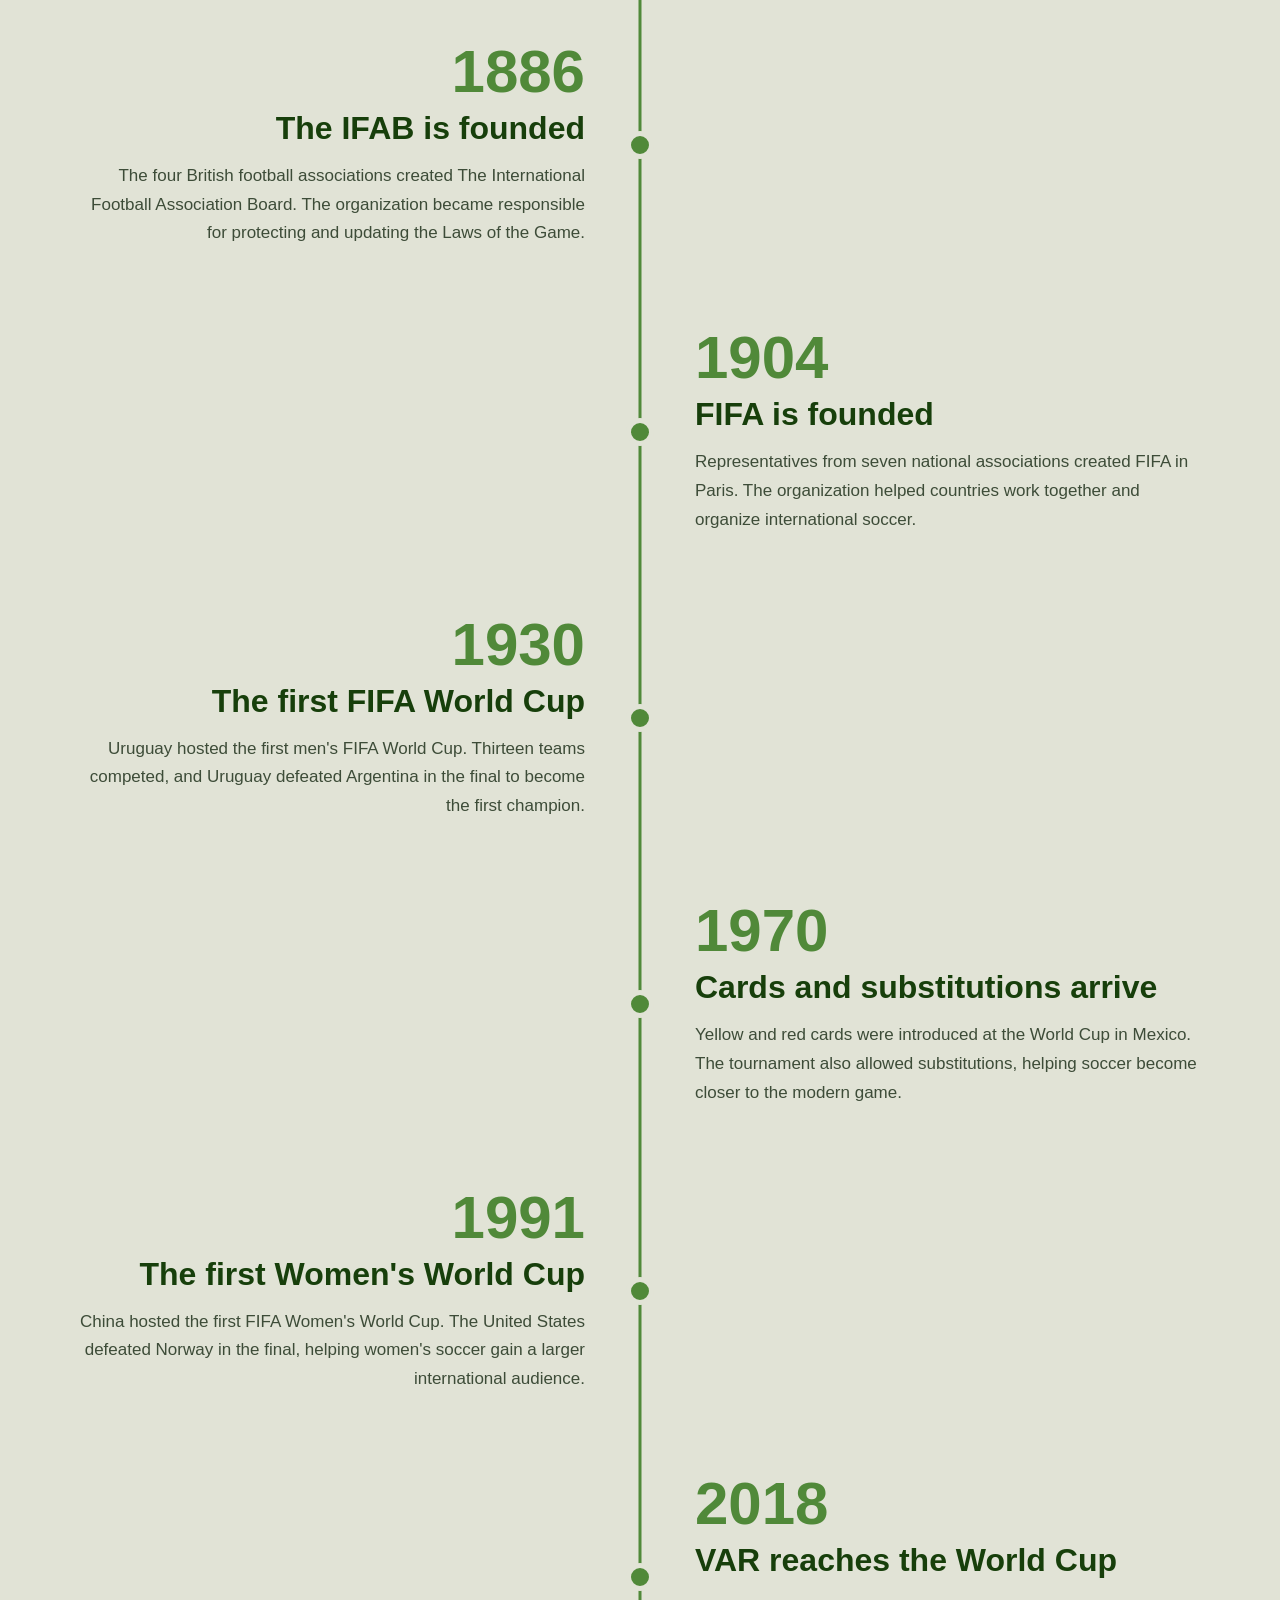
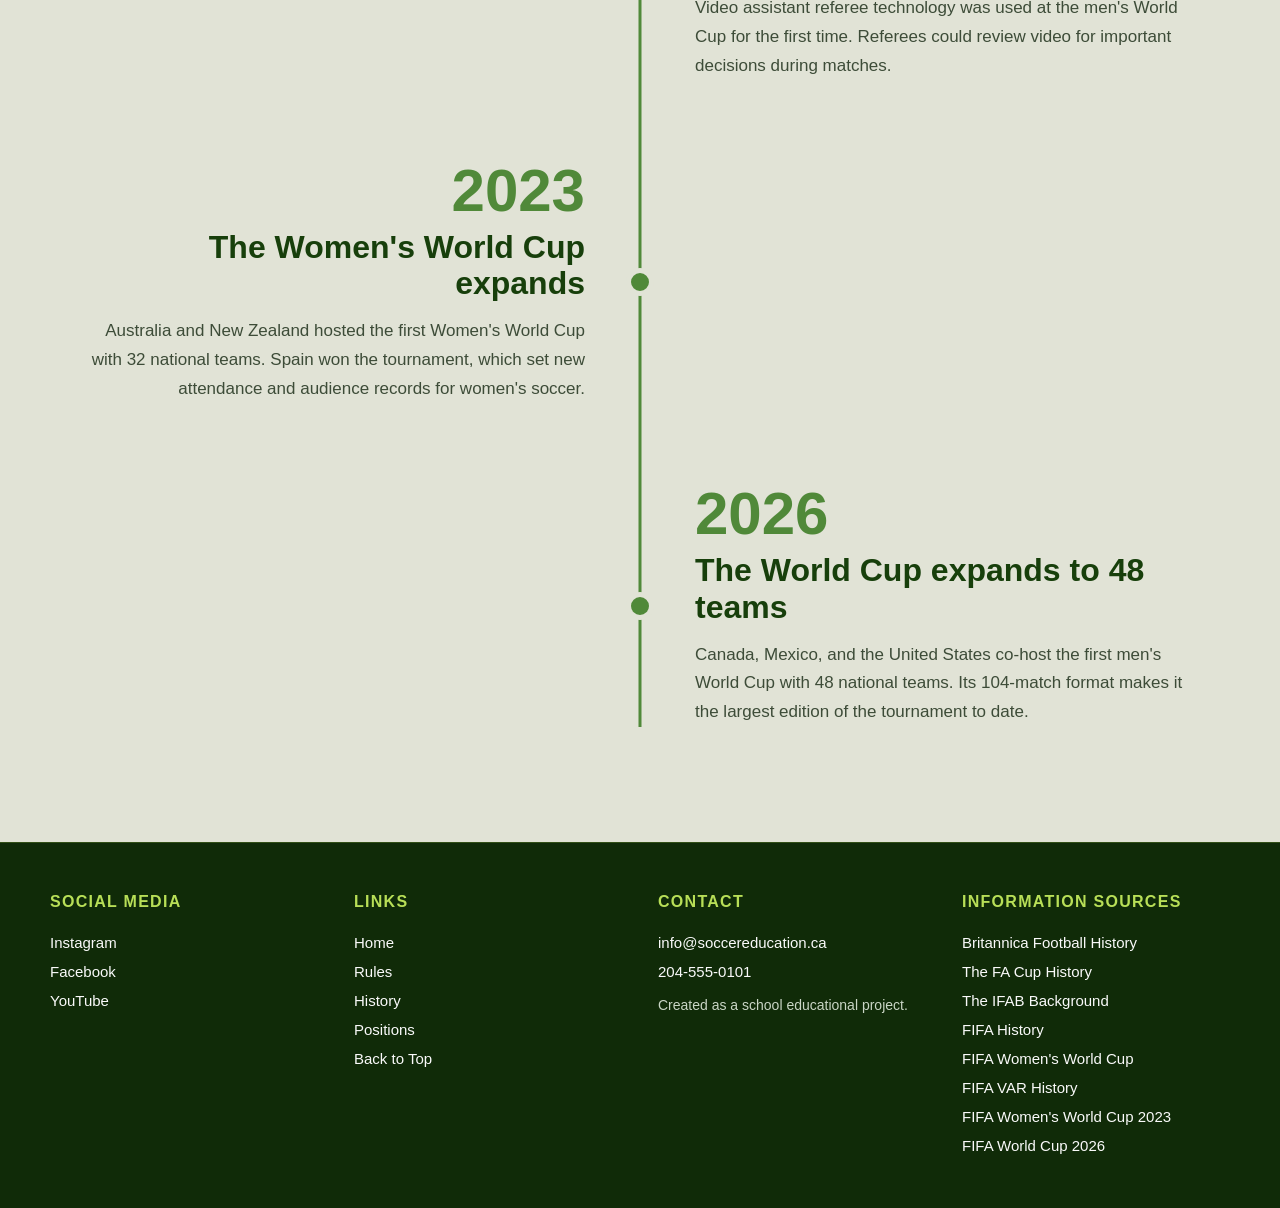
==== commit 2462f905: "Add files via upload" ====
--- a/history.html
+++ b/history.html
@@ -30,10 +30,10 @@
               <a class="nav-link" href="rules.html">Rules</a>
             </li>
             <li class="nav-item">
-              <a class="nav-link active-link" href="history.html">History</a>
+              <a class="nav-link active-link" href="#">History</a>
             </li>
             <li class="nav-item">
-              <a class="nav-link" href="#">Player Positions</a>
+              <a class="nav-link" href="positions.html">Player Positions</a>
             </li>
           </ul>
         </div>
@@ -115,10 +115,9 @@
               <time datetime="1886">1886</time>
               <h3>The IFAB is founded</h3>
               <p>
-                The four British football associations created The
-                International Football Association Board. The organization
-                became responsible for protecting and updating the Laws of the
-                Game.
+                The four British football associations created The International
+                Football Association Board. The organization became responsible
+                for protecting and updating the Laws of the Game.
               </p>
             </div>
           </article>
@@ -129,8 +128,8 @@
               <time datetime="1904">1904</time>
               <h3>FIFA is founded</h3>
               <p>
-                Representatives from seven national associations created FIFA
-                in Paris. The organization helped countries work together and
+                Representatives from seven national associations created FIFA in
+                Paris. The organization helped countries work together and
                 organize international soccer.
               </p>
             </div>
@@ -238,6 +237,7 @@
           <a href="index.html">Home</a>
           <a href="rules.html">Rules</a>
           <a href="history.html">History</a>
+          <a href="positions.html">Positions</a>
           <a href="#">Back to Top</a>
         </div>
         <!-- Contact information: matches the footer on the other website pages -->
--- a/stylesheets/style.css
+++ b/stylesheets/style.css
@@ -51,8 +51,9 @@
 
 .nav-inner {
   display: flex;
-  flex-direction: column;
+  flex-direction: row;
   align-items: center;
+  justify-content: center;
 }
 
 /* This styles the website name and logo */
@@ -96,6 +97,7 @@
   border-bottom: #396129 2px solid;
   overflow: hidden;
   /* All page heroes share one slow background movement */
+  -webkit-animation: hero-background-drift 16s ease-in-out infinite alternate;
   animation: hero-background-drift 16s ease-in-out infinite alternate;
 }
 
@@ -124,6 +126,7 @@
   font-weight: bold;
   letter-spacing: 0.16em;
   text-transform: uppercase;
+  -webkit-animation: hero-text-in 0.7s ease-out 0.1s both;
   animation: hero-text-in 0.7s ease-out 0.1s both;
 }
 
@@ -132,6 +135,7 @@
   padding: 0;
   font-size: clamp(4.4rem, 6.5vw, 7.2rem);
   line-height: 0.98;
+  -webkit-animation: hero-text-in 0.8s ease-out 0.22s both;
   animation: hero-text-in 0.8s ease-out 0.22s both;
 }
 
@@ -141,6 +145,7 @@
   color: #edf4e9;
   font-size: clamp(1.7rem, 2vw, 2rem);
   line-height: 1.6;
+  -webkit-animation: hero-text-in 0.8s ease-out 0.34s both;
   animation: hero-text-in 0.8s ease-out 0.34s both;
 }
 
@@ -149,6 +154,7 @@
   flex-wrap: wrap;
   gap: 12px;
   margin-top: 32px;
+  -webkit-animation: hero-text-in 0.8s ease-out 0.46s both;
   animation: hero-text-in 0.8s ease-out 0.46s both;
 }
 
@@ -198,6 +204,7 @@
   right: 0;
   width: 54%;
   transform: translateY(-50%);
+  -webkit-animation: hero-image-in 0.95s ease-out 0.2s both;
   animation: hero-image-in 0.95s ease-out 0.2s both;
 }
 
@@ -214,14 +221,30 @@
   display: block;
   width: 100%;
   aspect-ratio: 3 / 2;
+  -o-object-fit: cover;
   object-fit: cover;
+  -o-object-position: center;
   object-position: center;
   border-radius: 18px;
   box-shadow: 0 24px 55px rgba(0, 0, 0, 0.35);
+  -webkit-animation: hero-image-float 5s ease-in-out 1.2s infinite;
   animation: hero-image-float 5s ease-in-out 1.2s infinite;
 }
 
 /* These animations make the hero appear when the page loads */
+@-webkit-keyframes hero-background-drift {
+  from {
+    background-position:
+      center,
+      center 46%;
+  }
+
+  to {
+    background-position:
+      center,
+      center 54%;
+  }
+}
 @keyframes hero-background-drift {
   from {
     background-position:
@@ -236,6 +259,18 @@
   }
 }
 
+@-webkit-keyframes hero-text-in {
+  from {
+    opacity: 0;
+    transform: translateY(24px);
+  }
+
+  to {
+    opacity: 1;
+    transform: translateY(0);
+  }
+}
+
 @keyframes hero-text-in {
   from {
     opacity: 0;
@@ -248,6 +283,18 @@
   }
 }
 
+@-webkit-keyframes hero-image-in {
+  from {
+    opacity: 0;
+    transform: translate(70px, -50%);
+  }
+
+  to {
+    opacity: 1;
+    transform: translate(0, -50%);
+  }
+}
+
 @keyframes hero-image-in {
   from {
     opacity: 0;
@@ -257,6 +304,17 @@
   to {
     opacity: 1;
     transform: translate(0, -50%);
+  }
+}
+
+@-webkit-keyframes hero-image-float {
+  0%,
+  100% {
+    transform: translateY(0);
+  }
+
+  50% {
+    transform: translateY(-8px);
   }
 }
 
@@ -296,7 +354,20 @@
     width: 100%;
     max-width: 720px;
     transform: none;
+    -webkit-animation-name: hero-image-in-mobile;
     animation-name: hero-image-in-mobile;
+  }
+}
+
+@-webkit-keyframes hero-image-in-mobile {
+  from {
+    opacity: 0;
+    transform: translateY(35px);
+  }
+
+  to {
+    opacity: 1;
+    transform: translateY(0);
   }
 }
 
@@ -316,6 +387,7 @@
 @media (prefers-reduced-motion: reduce) {
   .hero {
     background-attachment: scroll;
+    -webkit-animation: none;
     animation: none;
   }
 
@@ -327,10 +399,13 @@
   .hero-image img,
   .history-hero-image,
   .history-hero-image img,
+  .positions-hero-image,
+  .positions-hero-image img,
   .rules-hero-visual,
   .rules-hero-visual img,
   .home-content .info-section {
     /* Important ensures later page-specific animation rules cannot override it */
+    -webkit-animation: none !important;
     animation: none !important;
   }
 }
@@ -341,7 +416,7 @@
   justify-content: center;
   align-items: center;
   list-style-type: none;
-  flex-direction: column;
+  flex-direction: row;
   flex-wrap: wrap;
   align-content: center;
   background-color: transparent;
@@ -514,19 +589,23 @@
   }
 
   .home-content .info-section {
+    -webkit-animation: section-in 0.7s ease-out both;
     animation: section-in 0.7s ease-out both;
   }
 
   .home-content .info-section:nth-child(2) {
+    -webkit-animation-delay: 0.08s;
     animation-delay: 0.08s;
   }
 
   .home-content .info-section:nth-child(3) {
+    -webkit-animation-delay: 0.16s;
     animation-delay: 0.16s;
   }
 
   .home-content .info-section:nth-child(4),
   .timeline-item:nth-child(4) {
+    -webkit-animation-delay: 0.24s;
     animation-delay: 0.24s;
   }
 
@@ -536,6 +615,17 @@
 }
 
 /* This makes the content sections fade in */
+@-webkit-keyframes section-in {
+  from {
+    opacity: 0;
+    transform: translateY(22px);
+  }
+
+  to {
+    opacity: 1;
+    transform: translateY(0);
+  }
+}
 @keyframes section-in {
   from {
     opacity: 0;
@@ -571,6 +661,7 @@
   padding: 0;
   font-size: clamp(4.5rem, 8vw, 8rem);
   line-height: 1;
+  -webkit-animation: hero-text-in 0.8s ease-out 0.2s both;
   animation: hero-text-in 0.8s ease-out 0.2s both;
 }
 
@@ -580,12 +671,14 @@
   color: #edf4e9;
   font-size: 2rem;
   line-height: 1.6;
+  -webkit-animation: hero-text-in 0.8s ease-out 0.34s both;
   animation: hero-text-in 0.8s ease-out 0.34s both;
 }
 
 .history-hero-image {
   position: relative;
   margin: 0;
+  -webkit-animation: history-image-in 0.95s ease-out 0.2s both;
   animation: history-image-in 0.95s ease-out 0.2s both;
 }
 
@@ -602,11 +695,14 @@
   display: block;
   width: 100%;
   aspect-ratio: 4 / 3;
+  -o-object-fit: cover;
   object-fit: cover;
+  -o-object-position: center;
   object-position: center;
   border-radius: 18px;
   box-shadow: 0 24px 55px rgba(0, 0, 0, 0.35);
   /* Continues the hero motion after the image entrance finishes */
+  -webkit-animation: hero-image-float 5.5s ease-in-out 1.25s infinite;
   animation: hero-image-float 5.5s ease-in-out 1.25s infinite;
 }
 
@@ -625,7 +721,8 @@
   font-size: 1.2rem;
   font-weight: bold;
   line-height: 1.2;
-  white-space: nowrap;
+  white-space: wrap;
+  -webkit-backdrop-filter: blur(8px);
   backdrop-filter: blur(8px);
 }
 
@@ -638,6 +735,18 @@
 .photo-credit-chip a:hover,
 .photo-credit-chip a:focus {
   text-decoration: underline;
+}
+
+@-webkit-keyframes history-image-in {
+  from {
+    opacity: 0;
+    transform: translateX(60px);
+  }
+
+  to {
+    opacity: 1;
+    transform: translateX(0);
+  }
 }
 
 @keyframes history-image-in {
@@ -802,6 +911,7 @@
   padding: 0;
   font-size: clamp(4.5rem, 8vw, 8rem);
   line-height: 1;
+  -webkit-animation: hero-text-in 0.8s ease-out 0.2s both;
   animation: hero-text-in 0.8s ease-out 0.2s both;
 }
 
@@ -811,10 +921,12 @@
   color: #edf4e9;
   font-size: 2rem;
   line-height: 1.6;
+  -webkit-animation: hero-text-in 0.8s ease-out 0.34s both;
   animation: hero-text-in 0.8s ease-out 0.34s both;
 }
 
 .rules-hero-content .hero-button {
+  -webkit-animation: hero-text-in 0.8s ease-out 0.46s both;
   animation: hero-text-in 0.8s ease-out 0.46s both;
 }
 
@@ -822,6 +934,7 @@
 .rules-hero-visual {
   position: relative;
   margin: 0;
+  -webkit-animation: history-image-in 0.95s ease-out 0.2s both;
   animation: history-image-in 0.95s ease-out 0.2s both;
 }
 
@@ -838,10 +951,12 @@
   display: block;
   width: 100%;
   aspect-ratio: 3 / 2;
+  -o-object-fit: cover;
   object-fit: cover;
   border-radius: 18px;
   box-shadow: 0 24px 55px rgba(0, 0, 0, 0.35);
   /* Matches the subtle continuous image motion used by the other heroes */
+  -webkit-animation: hero-image-float 5.8s ease-in-out 1.25s infinite;
   animation: hero-image-float 5.8s ease-in-out 1.25s infinite;
 }
 
@@ -1095,12 +1210,11 @@
   overflow: hidden;
   border: 3px solid rgba(255, 255, 255, 0.8);
   background-color: #508939;
-  background-image:
-    linear-gradient(
-      90deg,
-      rgba(255, 255, 255, 0.04) 50%,
-      rgba(0, 0, 0, 0.04) 50%
-    );
+  background-image: linear-gradient(
+    90deg,
+    rgba(255, 255, 255, 0.04) 50%,
+    rgba(0, 0, 0, 0.04) 50%
+  );
   background-size: 80px 100%;
 }
 
@@ -1353,6 +1467,8 @@
   padding: 4px 0;
   font-size: 1.5rem;
   display: block;
+  width: -webkit-fit-content;
+  width: -moz-fit-content;
   width: fit-content;
   transition:
     color 0.2s ease,
@@ -1436,7 +1552,6 @@
     font-size: 1.7rem;
     line-height: 1.65;
   }
-
 }
 
 @media all and (max-width: 800px) {
@@ -1602,3 +1717,65 @@
     font-size: 1.2rem;
   }
 }
+
+.position-section {
+  text-align: center;
+  background-color: #e1e3d6;
+}
+
+.position-section h2 {
+  color: #173f0b;
+}
+
+.position-section p {
+  color: #3d4c38;
+}
+
+.position-section .section-kicker {
+  color: #508939;
+}
+
+.positions-item {
+  border-top: 5px solid #508939;
+  color: #173f0b;
+  background-color: rgba(80, 137, 57, 0.1);
+}
+
+#defensive-positions-list {
+  display: grid;
+  grid-template-columns: 1fr;
+  grid-template-rows: repeat(6, 1fr);
+  gap: 20px;
+  background-color: #e1e3d6;
+}
+
+#midfield-positions-list {
+  display: grid;
+  grid-template-columns: 1fr;
+  grid-template-rows: repeat(5, 1fr);
+  gap: 20px;
+  background-color: #e1e3d6;
+}
+
+#attacking-positions-list {
+  display: grid;
+  grid-template-columns: 1fr;
+  grid-template-rows: repeat(4, 1fr);
+  gap: 20px;
+  background-color: #e1e3d6;
+}
+
+@media all and (min-width: 886px) {
+  #defensive-positions-list {
+    grid-template-rows: 1fr;
+    grid-template-columns: repeat(6, 1fr);
+  }
+  #midfield-positions-list {
+    grid-template-rows: 1fr;
+    grid-template-columns: repeat(5, 1fr);
+  }
+  #attacking-positions-list {
+    grid-template-rows: 1fr;
+    grid-template-columns: repeat(4, 1fr);
+  }
+}
